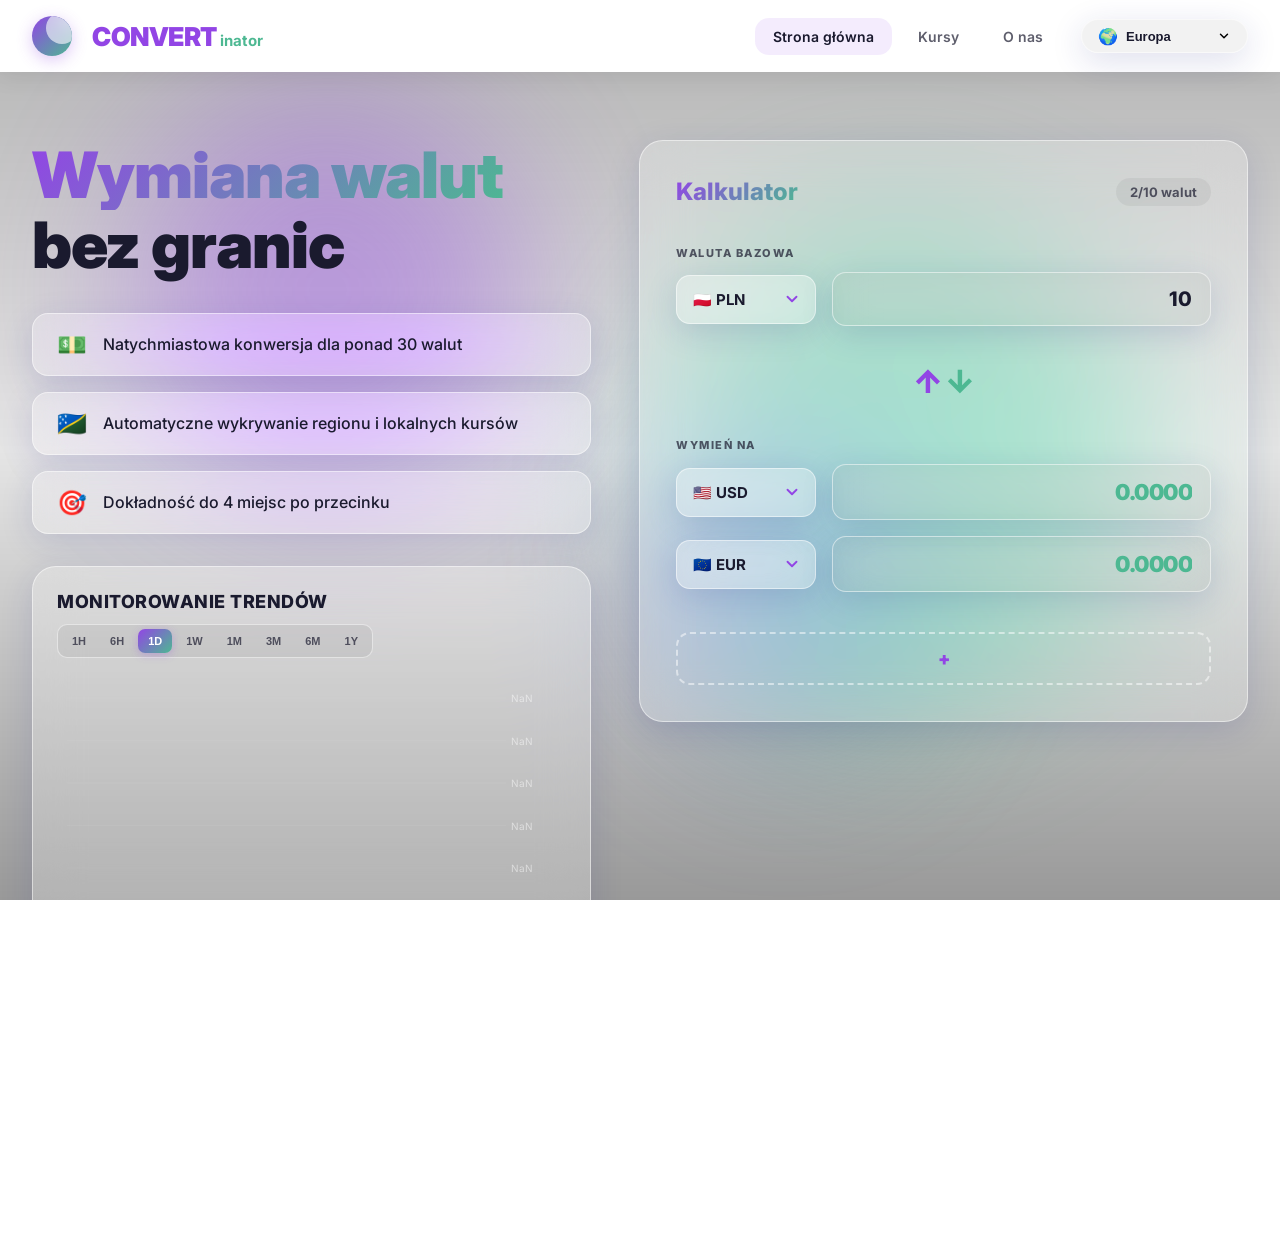
==== CONVERTinator.WebAPI/wwwroot/index.html @ 0812fd54 "Refactor: Implement comprehensive unit testing and DB architecture 1) Added xUnit, FluentAssertions," ====
<!DOCTYPE html>
<html lang="ru" data-theme="dark">
<head>
    <meta charset="UTF-8">
    <meta name="viewport" content="width=device-width, initial-scale=1.0">
    <title>CONVERTinator</title>
    <link rel="preconnect" href="https://fonts.googleapis.com">
    <link rel="preconnect" href="https://fonts.gstatic.com" crossorigin>
    <link href="https://fonts.googleapis.com/css2?family=Inter:wght@400;500;600;700;800;900&display=swap" rel="stylesheet">
    <link rel="stylesheet" href="styles.css">
</head>
<body>
    <div class="bg-wrapper">
        <img id="bg-image" src="assets/backgrounds/10-full-background.svg" alt="Background">
        <div class="bg-overlay"></div>
        <div class="floating-orbs">
            <div class="orb orb-1"></div>
            <div class="orb orb-2"></div>
            <div class="orb orb-3"></div>
        </div>
    </div>

    <header class="header">
        <button class="moon-btn" aria-label="Toggle theme"></button>
        
        <div class="logo">
            <span class="logo-purple">CONVERT</span><span class="logo-inator">inator</span>
        </div>
        
        <nav class="nav">
            <a href="#" class="nav-link active" data-i18n="nav_home">Главная</a>
            <a href="#" class="nav-link" data-i18n="nav_rates">Курсы</a>
            <a href="#" class="nav-link" data-i18n="nav_about">О нас</a>
        </nav>

        <div class="header-actions">
            <div class="location-badge glass">
                <span class="globe">&#127757;</span>
                <select id="regionSelector" class="region-select">
                    <option value="Europe" data-i18n="region_europe">Европа</option>
                    <option value="CIS" data-i18n="region_cis">СНГ</option>
                    <option value="Americas" data-i18n="region_americas">Америка</option>
                    <option value="Asia" data-i18n="region_asia">Азия</option>
                    <option value="MiddleEast" data-i18n="region_middle_east">Ближний Восток</option>
                    <option value="Oceania" data-i18n="region_oceania">Океания</option>
                </select>
            </div>
        </div>
    </header>

    <main class="main">
        <div class="left-column">
            <section class="hero">
                <h1 class="hero-title" data-i18n="hero_title">
                    <span class="gradient-text">Обмен валют</span>
                    <br>без границ
                </h1>
                <ul class="hero-list">
                    <li class="glass" data-emoji-rotate="money">
                        <span class="feature-icon" id="moneyIcon">&#128181;</span>
                        <span data-i18n="feature_1">Мгновенный пересчёт по 30+ валютам</span>
                    </li>
                    <li class="glass" data-emoji-rotate="flags">
                        <span class="feature-icon" id="flagIcon">🇷🇺</span>
                        <span data-i18n="feature_2">Автоопределение региона и локальный курс</span>
                    </li>
                    <li class="glass">
                        <span class="feature-icon">&#127919;</span>
                        <span data-i18n="feature_3">Точность до 3 знаков после запятой</span>
                    </li>
                </ul>
            </section>

            <section class="graph-card glass">
                <div class="graph-header">
                    <h2 class="graph-title" data-i18n="graph_title">Мониторинг трендов</h2>
                    <div class="time-range" id="timeRangeControls">
                        <button class="time-btn" data-range="1h">1H</button>
                        <button class="time-btn" data-range="6h">6H</button>
                        <button class="time-btn active" data-range="1D">1D</button>
                        <button class="time-btn" data-range="1W">1W</button>
                        <button class="time-btn" data-range="1M">1M</button>
                        <button class="time-btn" data-range="3M">3M</button>
                        <button class="time-btn" data-range="6M">6M</button>
                        <button class="time-btn" data-range="1Y">1Y</button>
                    </div>
                </div>
                <div class="canvas-container" id="canvasContainer">
                    <canvas id="currencyChart"></canvas>
                </div>
                <div class="chart-toggles" id="chartToggles"></div> 
            </section>
        </div>

        <div class="right-column">
            <section class="converter-card glass">
                <div class="converter-header">
                    <h2 class="converter-title" data-i18n="converter_title">Конвертер</h2>
                    <span class="currency-count">
                        <span id="currencyCount">2</span><span data-i18n="converter_count">/10 валют</span>
                    </span>
                </div>

                <div class="converter-block">
                    <label class="block-label" data-i18n="label_base">ВЫБРАННАЯ ВАЛЮТА</label>
                    <div class="row">
                        <select id="baseCurrency" class="glass select"></select>
                        <input type="number" id="amount" class="glass input amount-input" value="10" step="0.01">
                    </div>
                </div>

                <div class="divider">
                    <div class="arrows-container">
                        <span class="arrow-up">↑</span>
                        <span class="arrow-down">↓</span>
                    </div>
                </div>

                <div class="converter-block">
                    <label class="block-label" data-i18n="label_target">ОБМЕН</label>
                    <div id="targetRows">
                      <div class="row target-row">
                        <select class="glass select target-select"></select>
                        <input type="text" class="glass input result-input target-result" value="0.0000" readonly>
                      </div>
                      <div class="row target-row">
                        <select class="glass select target-select"></select>
                        <input type="text" class="glass input result-input target-result" value="0.0000" readonly>
                      </div>
                    </div>
                </div>

                <div class="action-buttons">
                    <button id="addCurrencyBtn" class="action-btn add-btn">
                        <span class="plus-icon">&plus;</span> 
                    </button>
                    <button id="removeCurrencyBtn" class="action-btn remove-btn" style="display: none;">
                        <span class="minus-icon">&minus;</span> 
                    </button>
                </div>
            </section>
        </div>

        <section class="ad-banner">
            <div class="ad-content glass">
               <span>AdSense (900x120)</span>
            </div>
        </section>
    </main>

    <script src="script.js"></script>
</body>
</html>
---- CONVERTinator.WebAPI/wwwroot/styles.css ----
/* ==========================================================
BASE: Reset & CSS Variables
========================================================== */
*, *::before, *::after { box-sizing: border-box; margin: 0; padding: 0; }

:root {
    --glass-bg: rgba(255, 255, 255, 0.25);
    --glass-border: rgba(255, 255, 255, 0.5);
    --glass-shadow: 0 8px 32px rgba(31, 38, 135, 0.15);
    --text: #1a1a2e;
    --text-soft: rgba(26, 26, 46, 0.7);
    --accent-1: #9245e5;
    --accent-2: #4db892;
    --gradient: linear-gradient(135deg, #9245e5 0%, #4db892 100%);
    --input-bg: rgba(0, 0, 0, 0.05);
    --header-bg: #ffffff;
    --header-shadow: 0 4px 24px rgba(0, 0, 0, 0.08);
}

html[data-theme="dark"] {
    --glass-bg: rgba(20, 20, 40, 0.4);
    --glass-border: rgba(255, 255, 255, 0.15);
    --glass-shadow: 0 8px 32px rgba(0, 0, 0, 0.5);
    --text: #f5f5fa;
    --text-soft: rgba(245, 245, 250, 0.7);
    --input-bg: rgba(0, 0, 0, 0.3);
    --header-bg: #0f0f1e;
    --header-shadow: 0 4px 24px rgba(0, 0, 0, 0.5);
}

html, body {
    height: 100%; font-family: 'Inter', system-ui, sans-serif;
    color: var(--text); overflow-x: hidden; min-height: 100vh; scroll-behavior: smooth;
}

/* BACKGROUND */
.bg-wrapper { position: fixed; top: 0; left: 0; width: 100%; height: 100%; z-index: -2; overflow: hidden; }
#bg-image { position: absolute; top: 0; left: 0; width: 100%; height: 120%; object-fit: cover; transition: opacity 0.3s ease; }
.bg-overlay { position: absolute; top: 0; left: 0; width: 100%; height: 100%; background: linear-gradient(180deg, rgba(0,0,0,0.3) 0%, rgba(0,0,0,0.1) 50%, rgba(0,0,0,0.4) 100%); z-index: 1; }
.floating-orbs { position: absolute; top: 0; left: 0; width: 100%; height: 100%; z-index: 2; pointer-events: none; }
.orb { position: absolute; border-radius: 50%; filter: blur(80px); opacity: 0.4; animation: float 20s infinite ease-in-out; }
.orb-1 { width: 400px; height: 400px; background: var(--accent-1); top: 10%; left: 10%; }
.orb-2 { width: 500px; height: 500px; background: var(--accent-2); bottom: 20%; right: 10%; animation-delay: -7s; }
.orb-3 { width: 300px; height: 300px; background: linear-gradient(135deg, var(--accent-1), var(--accent-2)); top: 50%; left: 50%; animation-delay: -14s; }
@keyframes float { 0%, 100% { transform: translate(0, 0) scale(1); } 33% { transform: translate(50px, -50px) scale(1.1); } 66% { transform: translate(-50px, 50px) scale(0.9); } }

/* GLASSMORPHISM */
.glass { background: var(--glass-bg); backdrop-filter: blur(24px) saturate(180%); -webkit-backdrop-filter: blur(24px) saturate(180%); border: 1px solid var(--glass-border); border-radius: 24px; box-shadow: var(--glass-shadow); }

/* HEADER */
.header { position: fixed; top: 0; left: 0; right: 0; z-index: 100; display: flex; align-items: center; gap: 20px; padding: 16px 32px; background: var(--header-bg); box-shadow: var(--header-shadow); }
.logo { display: flex; align-items: baseline; gap: 3px; white-space: nowrap; }
.logo-purple { color: var(--accent-1); font-size: 26px; font-weight: 900; letter-spacing: -0.5px; }
.logo-inator { color: var(--accent-2); font-size: 15px; font-weight: 700; }
.nav { display: flex; gap: 8px; margin-left: auto; }
.nav-link { color: var(--text-soft); text-decoration: none; padding: 10px 18px; border-radius: 14px; font-size: 14px; font-weight: 600; transition: all 0.3s ease; }
.nav-link:hover, .nav-link.active { color: var(--text); background: rgba(146, 69, 229, 0.1); }
.header-actions { display: flex; align-items: center; gap: 12px; }
.location-badge { display: flex; align-items: center; gap: 8px; padding: 6px 16px; border-radius: 999px; background: var(--input-bg); }
.region-select { background: transparent; border: none; color: var(--text); font-weight: 700; font-size: 13px; outline: none; cursor: pointer; appearance: none; padding-right: 16px; background-image: url("data:image/svg+xml;charset=UTF-8,%3csvg xmlns='http://www.w3.org/2000/svg' viewBox='0 0 24 24' fill='none' stroke='currentColor' stroke-width='2.5' stroke-linecap='round' stroke-linejoin='round'%3e%3cpolyline points='6 9 12 15 18 9'%3e%3c/polyline%3e%3c/svg%3e"); background-repeat: no-repeat; background-position: right center; background-size: 14px; }
.region-select option { background-color: #1a1a2e; color: #fff; }
html[data-theme="light"] .region-select option { background-color: #fff; color: #000; }
.globe { font-size: 16px; animation: rotate 20s linear infinite; }
@keyframes rotate { from { transform: rotate(0deg); } to { transform: rotate(360deg); } }
.moon-btn { position: relative; width: 40px; height: 40px; border-radius: 50%; border: none; cursor: pointer; background: var(--gradient); overflow: hidden; transition: transform 0.6s ease; flex-shrink: 0; box-shadow: 0 4px 16px rgba(146, 69, 229, 0.3); }
.moon-btn::before { content: ""; position: absolute; top: -4px; right: -6px; width: 32px; height: 32px; border-radius: 50%; background: rgba(255, 255, 255, 0.6); backdrop-filter: blur(8px); transition: all 0.6s ease; }
.moon-btn:hover { transform: rotate(20deg) scale(1.1); }

/* MAIN GRID */
.main { display: grid; grid-template-columns: 1fr 1fr; gap: 48px; max-width: 1280px; margin: 140px auto 40px; padding: 0 32px; align-items: start; }
.left-column { display: flex; flex-direction: column; gap: 32px; }
.right-column { display: flex; flex-direction: column; }

/* HERO */
.hero { animation: fadeInUp 0.8s ease; }
@keyframes fadeInUp { from { opacity: 0; transform: translateY(30px); } to { opacity: 1; transform: translateY(0); } }
.hero-title { font-size: 64px; font-weight: 900; line-height: 1.1; margin-bottom: 32px; letter-spacing: -1px; }
.gradient-text { background: var(--gradient); -webkit-background-clip: text; -webkit-text-fill-color: transparent; background-clip: text; display: inline-block; }
.hero-list { list-style: none; display: flex; flex-direction: column; gap: 16px; }
.hero-list li { display: flex; align-items: center; gap: 16px; font-size: 16px; font-weight: 500; padding: 16px 24px; border-radius: 16px; transition: transform 0.3s ease; cursor: default; }
.hero-list li:hover { transform: translateX(8px); }
.feature-icon { font-size: 24px; flex-shrink: 0; display: inline-block; transition: transform 0.3s ease; }

/* GRAPH CARD */
.graph-card { padding: 24px; display: flex; flex-direction: column; gap: 20px; animation: fadeInUp 0.8s ease 0.3s backwards; }
.graph-header { display: flex; justify-content: space-between; align-items: center; flex-wrap: wrap; gap: 12px; }
.graph-title { font-size: 18px; font-weight: 800; color: var(--text); text-transform: uppercase; letter-spacing: 0.5px; }
.time-range { display: flex; gap: 4px; background: var(--input-bg); padding: 4px; border-radius: 10px; border: 1px solid var(--glass-border); }
.time-btn { background: transparent; border: none; padding: 6px 10px; font-size: 11px; font-weight: 700; color: var(--text-soft); border-radius: 7px; cursor: pointer; transition: all 0.2s ease; }
.time-btn:hover { color: var(--text); background: rgba(255, 255, 255, 0.1); }
.time-btn.active { color: #ffffff; background: var(--gradient); box-shadow: 0 2px 8px rgba(146, 69, 229, 0.3); }
.canvas-container { width: 100%; height: 220px; position: relative; transition: height 0.4s cubic-bezier(0.4, 0, 0.2, 1); }
#currencyChart { width: 100% !important; height: 100% !important; display: block; }
.chart-toggles { display: flex; flex-wrap: wrap; gap: 8px; border-top: 1px solid var(--glass-border); padding-top: 16px; }
.toggle-badge { display: flex; align-items: center; gap: 6px; padding: 6px 14px; border-radius: 999px; font-size: 12px; font-weight: 700; cursor: pointer; user-select: none; transition: all 0.2s ease; border: 1px solid var(--glass-border); background: rgba(255, 255, 255, 0.05); color: var(--text-soft); }
.toggle-badge.active[data-cur="base"] { background: rgba(146, 69, 229, 0.15); color: #9245e5; border-color: #9245e5; }
.toggle-badge.active { background: rgba(77, 184, 146, 0.15); color: #4db892; border-color: #4db892; }
.toggle-badge:not(.active) { opacity: 0.5; }

/* CONVERTER CARD */
.converter-card { padding: 36px; display: flex; flex-direction: column; gap: 32px; animation: fadeInUp 0.8s ease 0.2s backwards; }
.converter-header { display: flex; justify-content: space-between; align-items: center; margin-bottom: 8px; }
.converter-title { font-size: 24px; font-weight: 800; background: var(--gradient); -webkit-background-clip: text; -webkit-text-fill-color: transparent; background-clip: text; }
.currency-count { font-size: 13px; font-weight: 700; color: var(--text-soft); padding: 6px 14px; border-radius: 999px; background: var(--input-bg); }
.converter-block { display: flex; flex-direction: column; gap: 12px; }
.block-label { font-size: 11px; font-weight: 800; letter-spacing: 1.5px; color: var(--text-soft); text-transform: uppercase; }
#targetRows { display: flex; flex-direction: column; gap: 16px; }
.row { display: grid; grid-template-columns: 140px 1fr; gap: 16px; align-items: center; animation: fadeIn 0.4s ease; }
@keyframes fadeIn { from { opacity: 0; transform: translateY(10px); } to { opacity: 1; transform: translateY(0); } }


.select {
    padding: 14px 40px 14px 16px; font-size: 15px; font-weight: 700; color: #ffffff;
    border-radius: 14px; outline: none; font-family: inherit; transition: box-shadow 0.3s ease;
    appearance: none; -webkit-appearance: none; -moz-appearance: none;
    background-image: url("data:image/svg+xml;charset=UTF-8,%3csvg xmlns='http://www.w3.org/2000/svg' viewBox='0 0 24 24' fill='none' stroke='%239245e5' stroke-width='2.5' stroke-linecap='round' stroke-linejoin='round'%3e%3cpolyline points='6 9 12 15 18 9'%3e%3c/polyline%3e%3c/svg%3e");
    background-repeat: no-repeat; background-position: right 14px center; background-size: 18px; cursor: pointer;
}
html[data-theme="light"] .select { color: #1a1a2e; }
.select:hover { box-shadow: 0 0 0 3px rgba(146, 69, 229, 0.2); }
.select:focus { box-shadow: 0 0 0 3px rgba(146, 69, 229, 0.3); }
.select option { background-color: #1a1a2e; color: #fff; font-weight: 600; padding: 12px; }
html[data-theme="light"] .select option { background-color: #fff; color: #000; }

.input { padding: 14px 18px; font-size: 15px; font-weight: 700; color: var(--text); border-radius: 14px; outline: none; font-family: inherit; transition: box-shadow 0.3s ease; }
.input:focus { box-shadow: 0 0 0 3px rgba(77, 184, 146, 0.3); }
.amount-input { text-align: right; font-size: 20px; font-weight: 800; background: var(--input-bg); }
.input::-webkit-outer-spin-button, .input::-webkit-inner-spin-button { -webkit-appearance: none; margin: 0; }
.result-input { text-align: right; color: var(--accent-2); font-size: 22px; font-weight: 900; background: var(--input-bg); cursor: default; letter-spacing: -0.5px; }

/* DIVIDER */
.divider { display: flex; justify-content: center; padding: 8px 0; }
.arrows-container { display: flex; flex-direction: row; align-items: center; gap: 2px; }
.arrow-up, .arrow-down { font-size: 32px; font-weight: 850; line-height: 1; display: block; user-select: none; transition: transform 0.3s ease; }
.arrow-up { color: var(--accent-1); } .arrow-down { color: var(--accent-2); }
.arrows-container:hover .arrow-up { transform: translateY(-5px); }
.arrows-container:hover .arrow-down { transform: translateY(5px); }

/* BUTTONS */
.action-buttons { display: flex; gap: 12px; margin-top: 8px; }
.action-btn { flex: 1; display: flex; align-items: center; justify-content: center; gap: 8px; padding: 14px 20px; font-size: 14px; font-weight: 700; border-radius: 14px; cursor: pointer; transition: all 0.3s ease; background: transparent; font-family: inherit; }
.add-btn { color: var(--accent-1); border: 2px dashed var(--glass-border); }
.add-btn:hover { background: rgba(146, 69, 229, 0.1); border-color: var(--accent-1); }
.remove-btn { color: #4db892; border: 2px dashed rgb(1, 53, 42); }
.remove-btn:hover { background: rgb(1, 58, 46); border-color: #4db892; }
.plus-icon, .minus-icon { font-size: 18px; font-weight: 900; }

/* AD BANNER */
.ad-banner { grid-column: 1 / -1; width: 100%; margin: 20px auto 40px; display: flex; justify-content: center; }
.ad-content { width: 100%; max-width: 900px; height: 120px; display: flex; align-items: center; justify-content: center; gap: 12px; color: var(--text-soft); font-size: 16px; font-weight: 600; border: 2px dashed var(--glass-border); border-radius: 24px; transition: all 0.3s ease; }
.ad-content:hover { background: rgba(146, 69, 229, 0.05); border-color: var(--accent-1); color: var(--text); }

/* SCROLLBAR & SELECTION */
::-webkit-scrollbar { width: 10px; }
::-webkit-scrollbar-track { background: transparent; }
::-webkit-scrollbar-thumb { background: var(--gradient); border-radius: 10px; }
::-webkit-scrollbar-thumb:hover { background: var(--accent-1); }
::selection { background: var(--accent-1); color: white; }

/* RESPONSIVE */
@media (max-width: 1024px) { .main { gap: 32px; margin: 120px auto 40px; } .hero-title { font-size: 48px; } }
@media (max-width: 900px) { .main { grid-template-columns: 1fr; gap: 40px; } .hero-title { font-size: 42px; } .nav { display: none; } .header { gap: 12px; padding: 14px 20px; } .logo-purple { font-size: 22px; } .logo-inator { font-size: 13px; } }
@media (max-width: 640px) { .main { padding: 0 20px; margin: 100px auto 40px; } .hero-title { font-size: 36px; } .converter-card { padding: 24px; } .row { grid-template-columns: 1fr; gap: 12px; } .select, .input { width: 100%; } .amount-input, .result-input { font-size: 18px; } }

/* ---------------------------------------------------------
   DARK THEME BACKGROUND ADJUSTMENTS
   Dimming the SVG and applying a darker gradient
   --------------------------------------------------------- */
html[data-theme="dark"] #bg-image {
    filter: brightness(0.15) grayscale(0.8);
}

html[data-theme="dark"] .bg-overlay {
    background: linear-gradient(180deg, 
        rgba(10, 10, 20, 0.85) 0%, 
        rgba(10, 10, 20, 0.95) 100%);
}
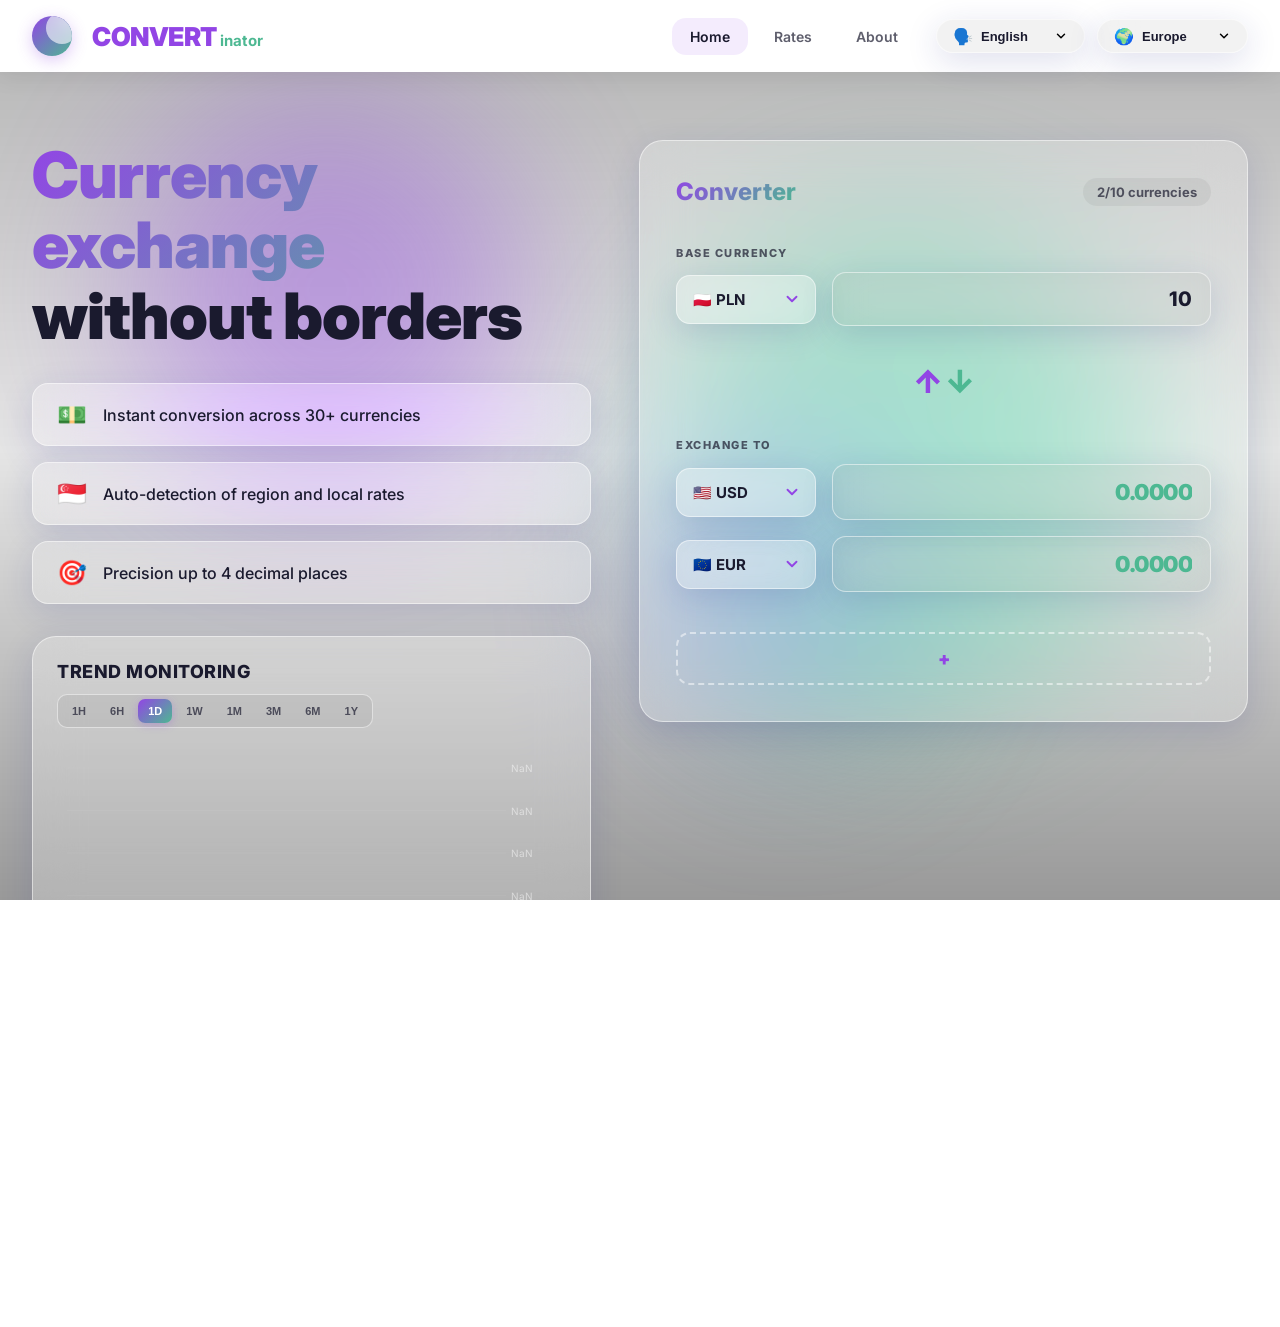
==== commit a443be88: "Feat: normal internalization" ====
--- a/CONVERTinator.WebAPI/wwwroot/index.html
+++ b/CONVERTinator.WebAPI/wwwroot/index.html
@@ -11,7 +11,7 @@
 </head>
 <body>
     <div class="bg-wrapper">
-        <img id="bg-image" src="assets/backgrounds/10-full-background.svg" alt="Background">
+        <!-- <img id="bg-image" src="assets/backgrounds/10-full-background.svg" alt="Background"> -->
         <div class="bg-overlay"></div>
         <div class="floating-orbs">
             <div class="orb orb-1"></div>
@@ -34,6 +34,27 @@
         </nav>
 
         <div class="header-actions">
+            <div class="location-badge glass">
+                <span class="globe">🗣️</span>
+                <select id="langSelector" class="region-select">
+                    <option value="en">English</option>
+                    <option value="ru">Русский</option>
+                    <option value="es">Español</option>
+                    <option value="fr">Français</option>
+                    <option value="de">Deutsch</option>
+                    <option value="pt">Português</option>
+                    <option value="zh">中文</option>
+                    <option value="ja">日本語</option>
+                    <option value="ko">한국어</option>
+                    <option value="hi">हिन्दी</option>
+                    <option value="ar">العربية</option>
+                    <option value="tr">Türkçe</option>
+                    <option value="pl">Polski</option>
+                    <option value="nl">Nederlands</option>
+                    <option value="uk">Українська</option>
+                </select>
+            </div>
+
             <div class="location-badge glass">
                 <span class="globe">&#127757;</span>
                 <select id="regionSelector" class="region-select">
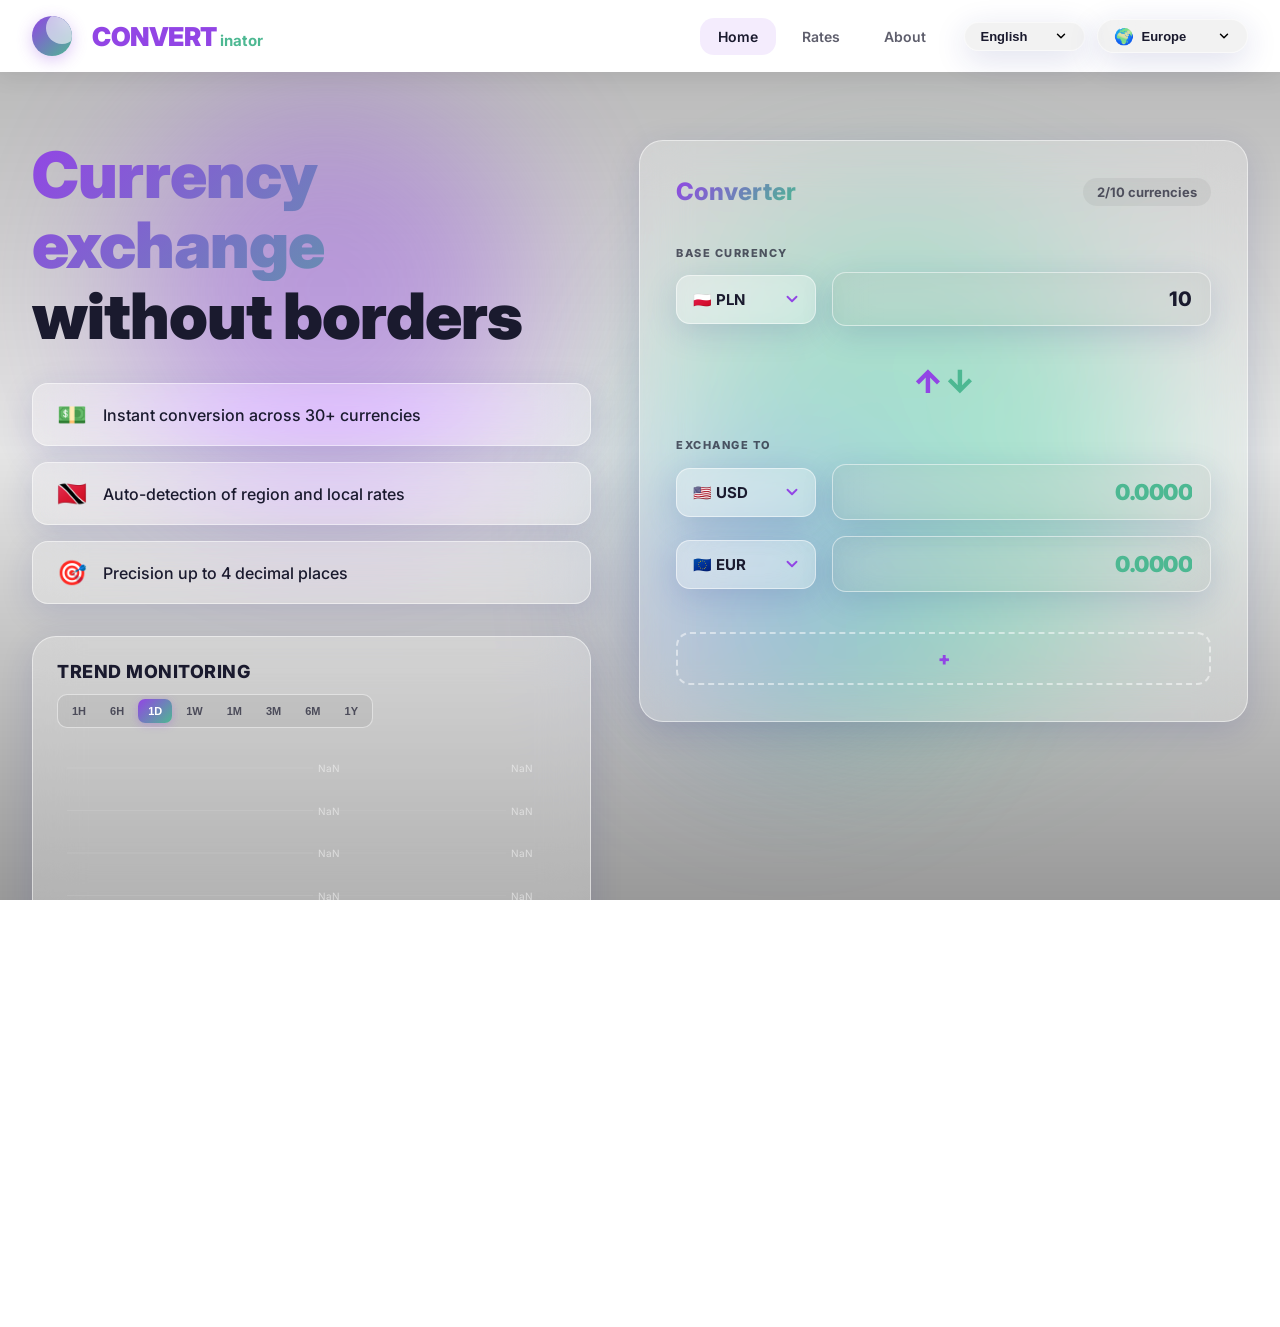
==== commit c3f4913b: "Add: PWA" ====
--- a/CONVERTinator.WebAPI/wwwroot/index.html
+++ b/CONVERTinator.WebAPI/wwwroot/index.html
@@ -4,6 +4,9 @@
     <meta charset="UTF-8">
     <meta name="viewport" content="width=device-width, initial-scale=1.0">
     <title>CONVERTinator</title>
+    <link rel="manifest" href="manifest.json">
+    <meta name="theme-color" content="#0f0f1e">
+    <link rel="apple-touch-icon" href="assets/icon-192.png">
     <link rel="preconnect" href="https://fonts.googleapis.com">
     <link rel="preconnect" href="https://fonts.gstatic.com" crossorigin>
     <link href="https://fonts.googleapis.com/css2?family=Inter:wght@400;500;600;700;800;900&display=swap" rel="stylesheet">
@@ -35,7 +38,6 @@
 
         <div class="header-actions">
             <div class="location-badge glass">
-                <span class="globe">🗣️</span>
                 <select id="langSelector" class="region-select">
                     <option value="en">English</option>
                     <option value="ru">Русский</option>
@@ -170,5 +172,14 @@
     </main>
 
     <script src="script.js"></script>
+    <script>
+        if ('serviceWorker' in navigator) {
+            window.addEventListener('load', () => {
+                navigator.serviceWorker.register('/sw.js')
+                    .then(reg => console.log('SW registered!', reg))
+                    .catch(err => console.error('SW failed', err));
+            });
+        }
+    </script>
 </body>
 </html>
